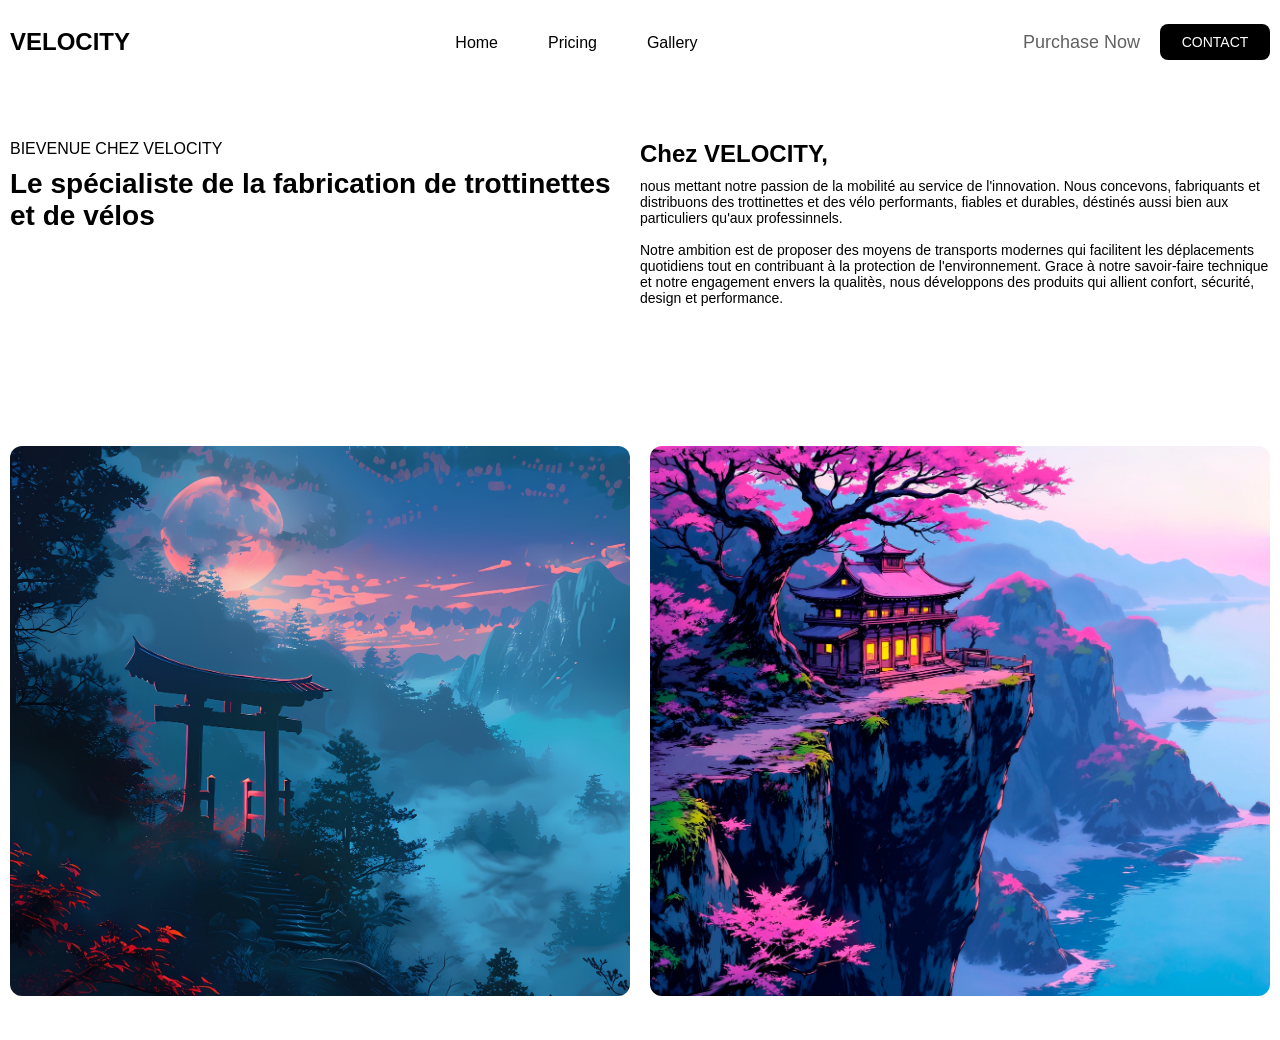
==== index.html @ 2974abfc "hero section design" ====
<!DOCTYPE html>
<html lang="en">
<head>
    <meta charset="UTF-8">
    <meta name="viewport" content="width=device-width, initial-scale=1.0">
    <title>Document</title>
    <link rel="stylesheet" href="assets/styles.css">
</head>
<body>
        <nav>
            <div class="nav-bar">
                <span class="logo"><a href="#">VELOCITY</a></span>

                <div class="menu">
                    <ul class="nav-links">
                        <li><a href="#"></a>Home</li>
                        <li><a href="#"></a>Pricing</li>
                        <li><a href="#"></a>Gallery</li>
                    </ul>
                </div>

                <div class="menu-contact">
                    <li><a href="#">Purchase Now</a></li>

                    <div class="contact-button">
                        CONTACT
                    </div>
                </div>
            </div>
        </nav>
    <div class="container">
        
        <div class="hero-section">
            
            <div class="hero-content">
                <div class="hero-frst">
                <div class="bannier-welcome">BIEVENUE CHEZ VELOCITY </div>

                <div class="hero-sub">
                    <p>Le spécialiste de la fabrication de trottinettes et de vélos</p>
                </div>
                </div>

                <div class="hero-scd">
                    <div class="hero-description">
                        <h2>Chez VELOCITY,</h2>
                        <p>nous mettant notre passion de la mobilité au service de l'innovation. 
                            Nous concevons, fabriquants et distribuons des trottinettes et des vélo performants, fiables
                            et durables, déstinés aussi bien aux particuliers qu'aux professinnels. 
                            <br>
                            <br>
                            Notre ambition est de proposer des moyens de transports modernes qui facilitent les déplacements
                            quotidiens tout en contribuant à la protection de l'environnement. Grace à notre savoir-faire technique et
                            notre engagement envers la qualitès, nous développons des produits qui allient confort, sécurité, design et performance.
                        </p>
                    </div>
                </div>
            </div>

            <div class="hero-img">
                <div class="hero-img-frst"></div>

                <div class="hero-img-scd"></div>
            </div>
        </div>

    </div>
</body>
</html>
---- assets/styles.css ----
*{
    margin: 0;
    padding: 0;
    box-sizing: border-box;
    font-family: 'Poppins', sans-serif;
}

/*===== Colours ========*/
:root{
    --body-color: #fff;
    --text-color: #000;

}

body {
    height: 100vh;
    background-color: var(--body-color);
}

nav{
    position: fixed;
    top: 2px;
    height: 80px;
    width: 100%;
}

nav .nav-bar{
    position: relative;
    height: 100%;
    max-width: 1260px;
    width: 100%;
    margin: 0 auto;
    display: flex;
    align-items: center;
    justify-content: space-between;
}

.nav-bar .nav-links{
    display: flex;
    align-items: center;
}

.nav-bar .nav-links li{
    margin: 0 25px;
    list-style: none;
}

.nav-links li a{
    position: relative;
    font-size: 18px;
    text-decoration: none;
}

.nav-links li a::before{
    content: '';
    position: absolute;
    height: 5px;
    width: 16px;
    border-radius: 30%;
    background-color: var(--text-color);
    bottom: -6px;
    transform: translateX(100%);
    opacity: 0;
    transition: all 0.3s ease;
}

nav .nav-bar .logo a{
    font-size: 24px;
    font-weight: 600;
    color: var(--text-color);
    text-decoration: none;
}

.menu-contact {
    display: flex;
    align-items: center;
    gap: 20px;
}

.menu-contact li {
    list-style: none;
}

.menu-contact li a{
    position: relative;
    font-size: 18px;
    text-decoration: none;
    color: #616161;
}

.contact-button{
    background-color: #000;
    padding: 10px;  
    width: 110px;
    border-radius: 8px;
    color: var(--body-color);
    font-size: 14px;
    text-align: center;
}

.container {
    max-width: 1260px;
    margin: auto;
}

.hero-section {
    width: 100%;
    margin-top: 140px;
}

.hero-content {
    margin-bottom: 140px;
    position: relative;
    height: 100%;
    display: grid;
    grid-template-columns: 1fr 1fr;
}

.bannier-welcome {
    margin-bottom: 10px;
}

.hero-sub p{
    font-weight: 700;
    font-size: 28px;
}

.hero-description h2{
    margin-bottom: 10px;
}

.hero-description p {
    font-size: 14px;
    font-weight: 500;
}

.hero-img {
    display: grid;
    grid-template-columns: 1fr 1fr;
    gap: 20px;
}

.hero-img-frst {
    height: 550px;
    width: 100%;
    background: url(./image/velo.jpg);
    background-repeat: no-repeat;
    background-size: cover;
    border-radius: 12px;
}

.hero-img-scd {
    height: 550px;
    width: 100%;
     background: url(./image/trottinete.jpg);
    background-repeat: no-repeat;
    background-size: cover;
    border-radius: 12px;
}
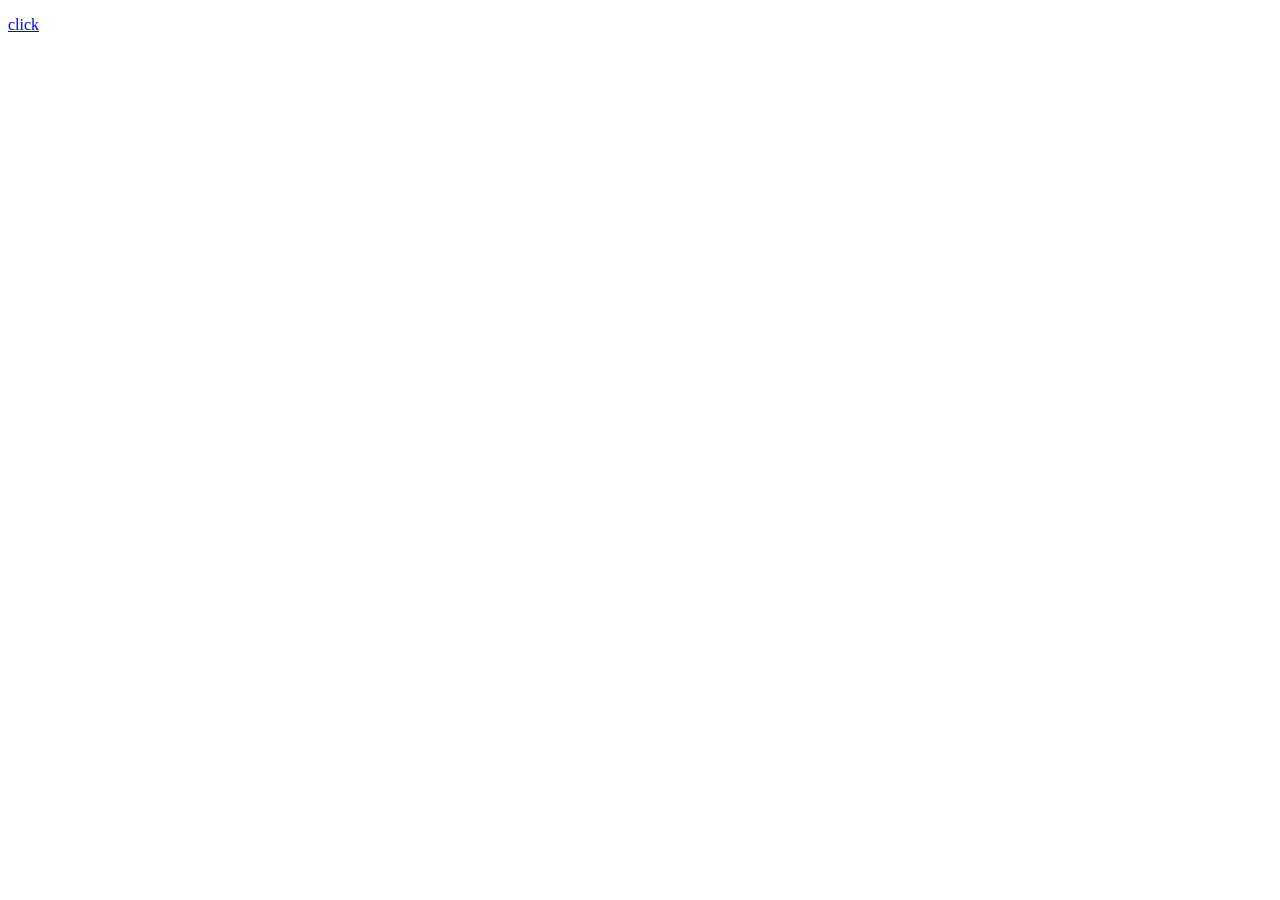
==== commit 5e11a066: "Merge branch 'toky/feature.edit_doc_html'" ====
--- a/index.html
+++ b/index.html
@@ -1,69 +1,11 @@
 <!DOCTYPE html>
-<html lang="en">
+<html lang="fr">
 <head>
     <meta charset="UTF-8">
     <meta name="viewport" content="width=device-width, initial-scale=1.0">
-    <title>Document</title>
-    <link rel="stylesheet" href="assets/styles.css">
+    <title>document</title>
 </head>
 <body>
-        <nav>
-            <div class="nav-bar">
-                <span class="logo"><a href="#">VELOCITY</a></span>
-
-                <div class="menu">
-                    <ul class="nav-links">
-                        <li><a href="#"></a>Home</li>
-                        <li><a href="#"></a>Pricing</li>
-                        <li><a href="#"></a>Gallery</li>
-                    </ul>
-                </div>
-
-                <div class="menu-contact">
-                    <li><a href="#">Purchase Now</a></li>
-
-                    <div class="contact-button">
-                        CONTACT
-                    </div>
-                </div>
-            </div>
-        </nav>
-    <div class="container">
-        
-        <div class="hero-section">
-            
-            <div class="hero-content">
-                <div class="hero-frst">
-                <div class="bannier-welcome">BIEVENUE CHEZ VELOCITY </div>
-
-                <div class="hero-sub">
-                    <p>Le spécialiste de la fabrication de trottinettes et de vélos</p>
-                </div>
-                </div>
-
-                <div class="hero-scd">
-                    <div class="hero-description">
-                        <h2>Chez VELOCITY,</h2>
-                        <p>nous mettant notre passion de la mobilité au service de l'innovation. 
-                            Nous concevons, fabriquants et distribuons des trottinettes et des vélo performants, fiables
-                            et durables, déstinés aussi bien aux particuliers qu'aux professinnels. 
-                            <br>
-                            <br>
-                            Notre ambition est de proposer des moyens de transports modernes qui facilitent les déplacements
-                            quotidiens tout en contribuant à la protection de l'environnement. Grace à notre savoir-faire technique et
-                            notre engagement envers la qualitès, nous développons des produits qui allient confort, sécurité, design et performance.
-                        </p>
-                    </div>
-                </div>
-            </div>
-
-            <div class="hero-img">
-                <div class="hero-img-frst"></div>
-
-                <div class="hero-img-scd"></div>
-            </div>
-        </div>
-
-    </div>
+    <a href="page.html"><p>click</p></a>
 </body>
 </html>
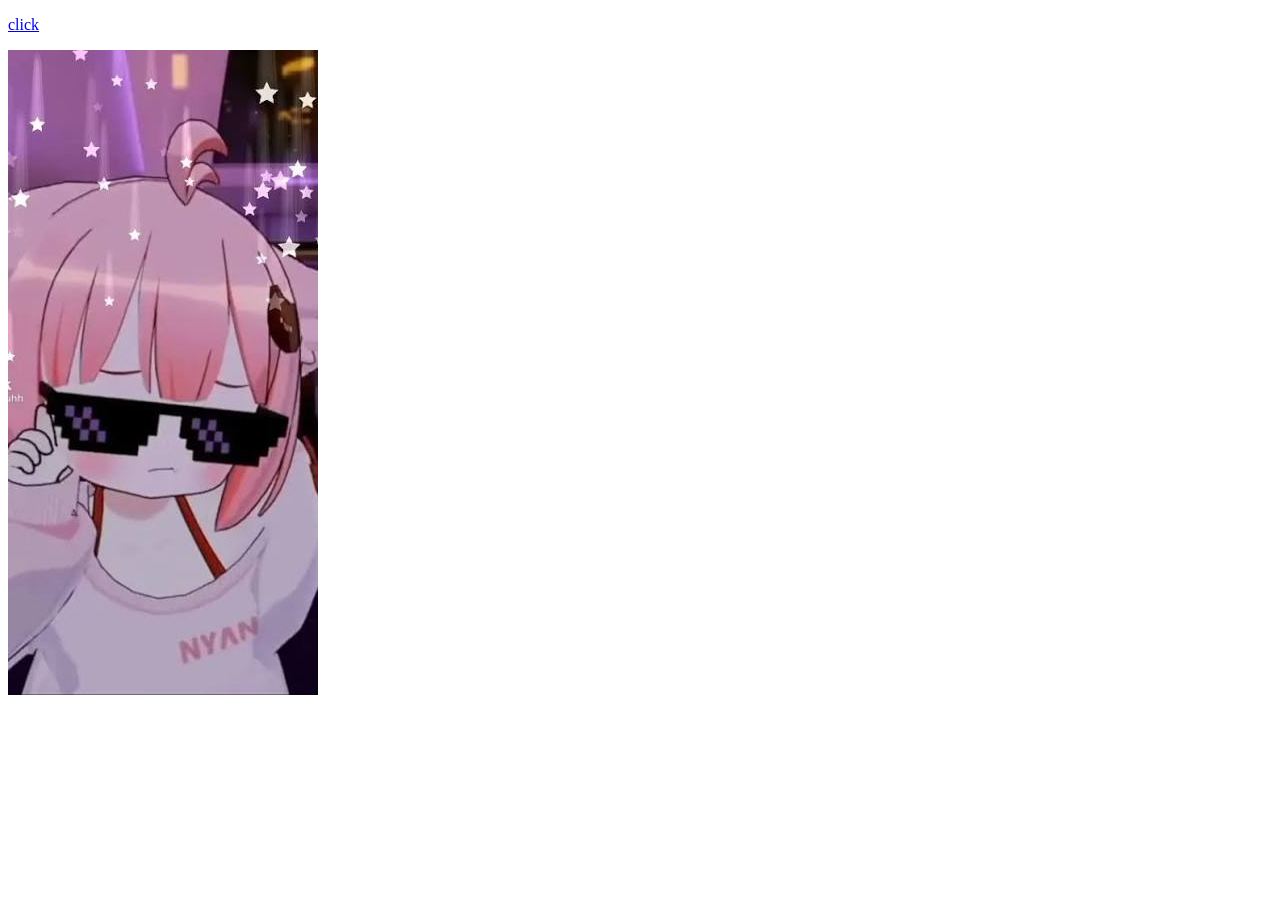
==== commit be367417: "Merge remote-tracking branch 'origin/Naly_image'" ====
--- a/index.html
+++ b/index.html
@@ -7,5 +7,6 @@
 </head>
 <body>
     <a href="page.html"><p>click</p></a>
+    <img src="./assets/img/anime-girl.jpeg" alt="image">
 </body>
 </html>
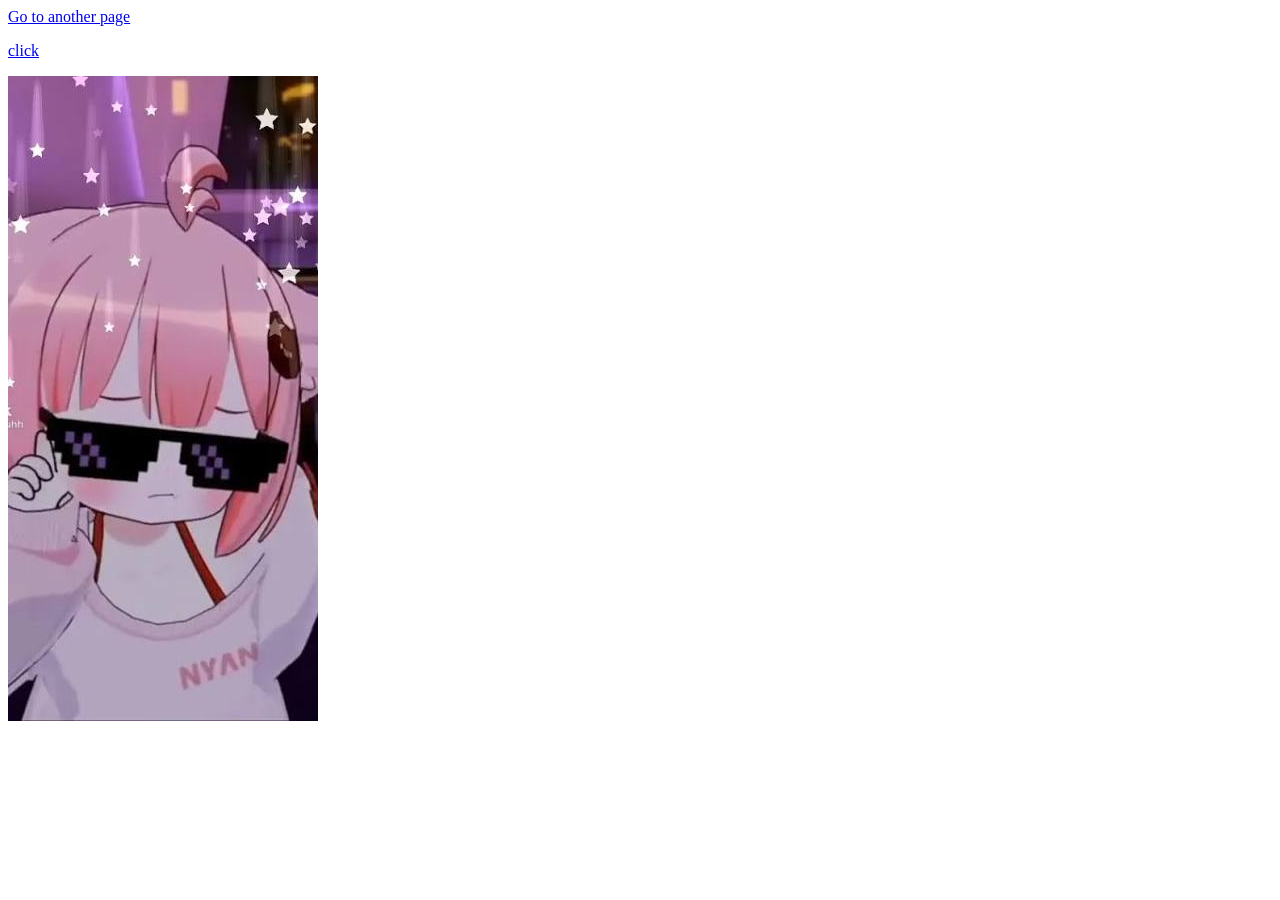
==== commit 1265f696: "Merge branch 'experiment'" ====
--- a/index.html
+++ b/index.html
@@ -4,6 +4,8 @@
     <meta charset="UTF-8">
     <meta name="viewport" content="width=device-width, initial-scale=1.0">
     <title>document</title>
+    <title>Document</title>
+    <a href="page.html">Go to another page</a>
 </head>
 <body>
     <a href="page.html"><p>click</p></a>
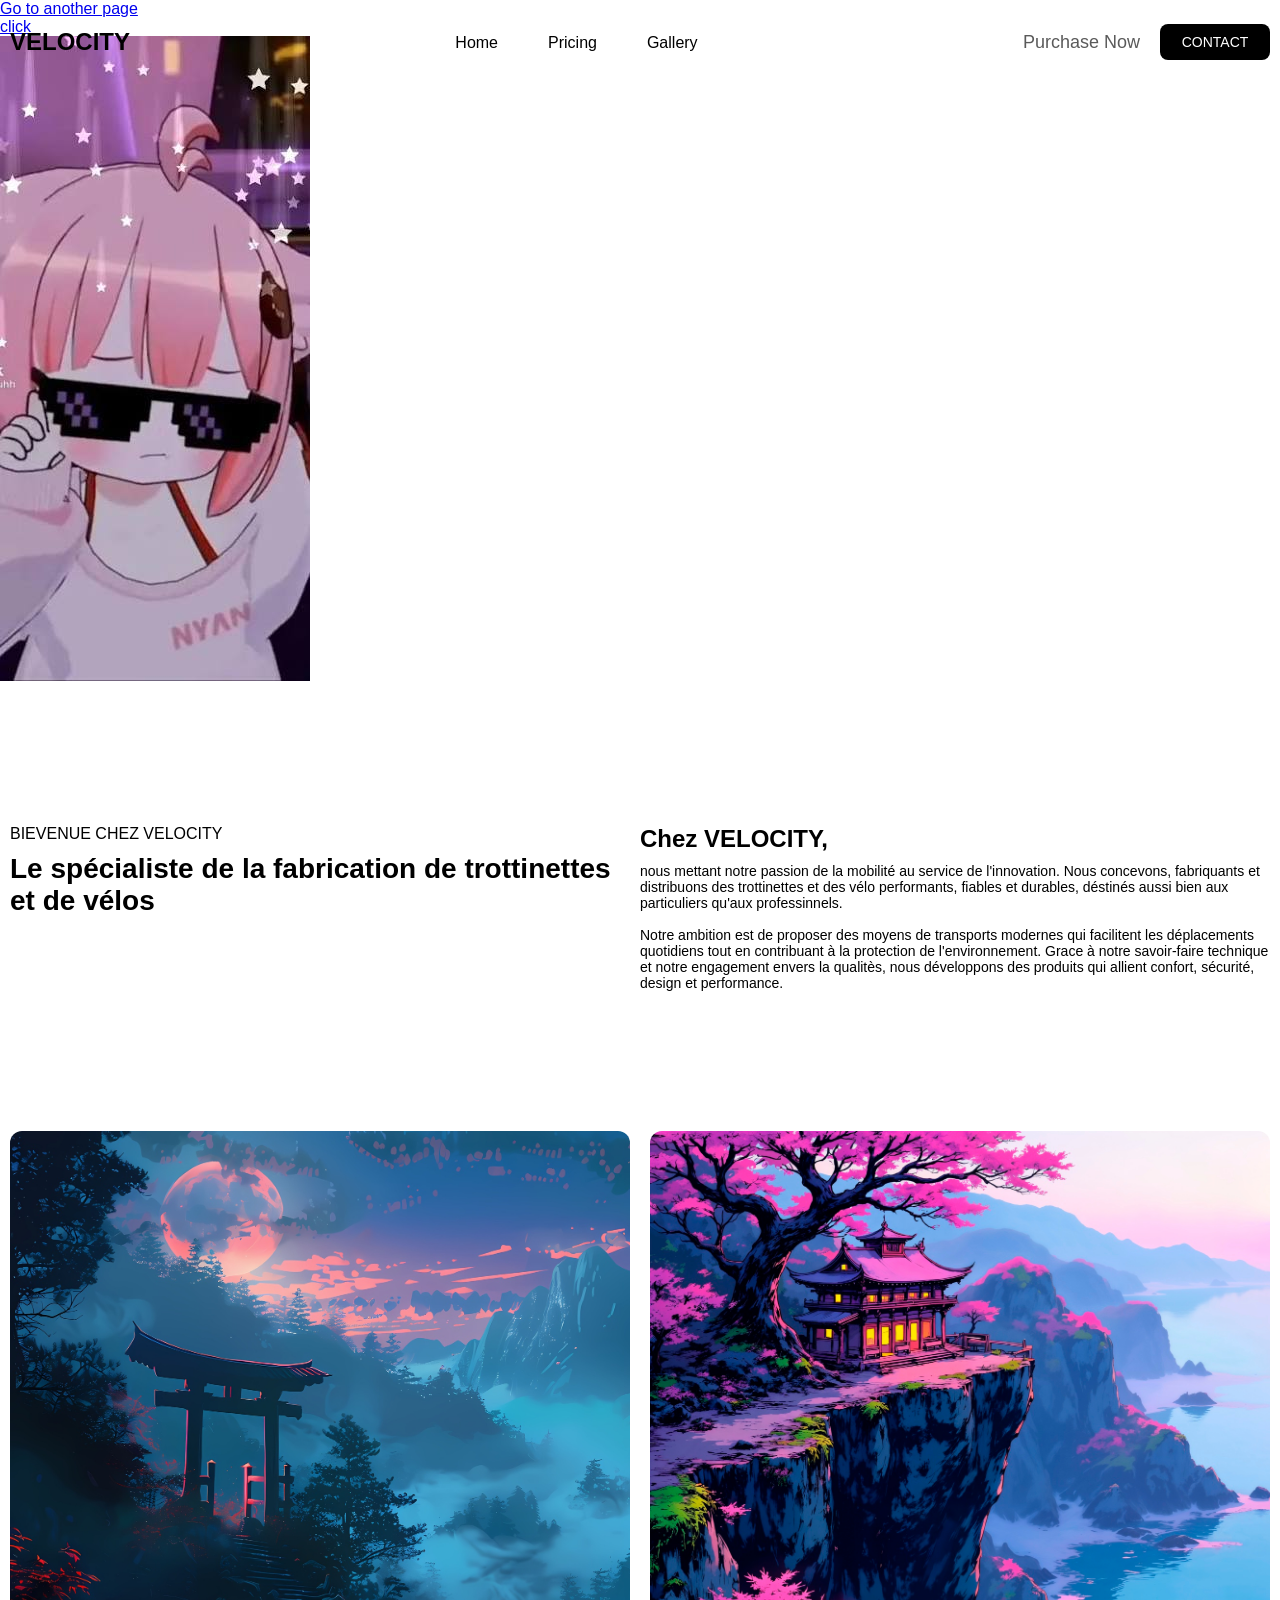
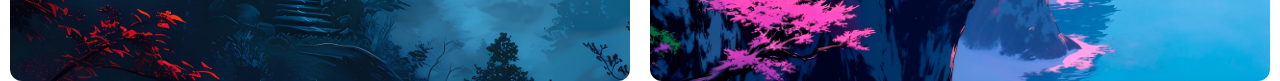
==== commit 5346401d: "Merge branch 'fitia/design'" ====
--- a/index.html
+++ b/index.html
@@ -10,5 +10,66 @@
 <body>
     <a href="page.html"><p>click</p></a>
     <img src="./assets/img/anime-girl.jpeg" alt="image">
+    <link rel="stylesheet" href="assets/styles.css">
+</head>
+<body>
+        <nav>
+            <div class="nav-bar">
+                <span class="logo"><a href="#">VELOCITY</a></span>
+
+                <div class="menu">
+                    <ul class="nav-links">
+                        <li><a href="#"></a>Home</li>
+                        <li><a href="#"></a>Pricing</li>
+                        <li><a href="#"></a>Gallery</li>
+                    </ul>
+                </div>
+
+                <div class="menu-contact">
+                    <li><a href="#">Purchase Now</a></li>
+
+                    <div class="contact-button">
+                        CONTACT
+                    </div>
+                </div>
+            </div>
+        </nav>
+    <div class="container">
+        
+        <div class="hero-section">
+            
+            <div class="hero-content">
+                <div class="hero-frst">
+                <div class="bannier-welcome">BIEVENUE CHEZ VELOCITY </div>
+
+                <div class="hero-sub">
+                    <p>Le spécialiste de la fabrication de trottinettes et de vélos</p>
+                </div>
+                </div>
+
+                <div class="hero-scd">
+                    <div class="hero-description">
+                        <h2>Chez VELOCITY,</h2>
+                        <p>nous mettant notre passion de la mobilité au service de l'innovation. 
+                            Nous concevons, fabriquants et distribuons des trottinettes et des vélo performants, fiables
+                            et durables, déstinés aussi bien aux particuliers qu'aux professinnels. 
+                            <br>
+                            <br>
+                            Notre ambition est de proposer des moyens de transports modernes qui facilitent les déplacements
+                            quotidiens tout en contribuant à la protection de l'environnement. Grace à notre savoir-faire technique et
+                            notre engagement envers la qualitès, nous développons des produits qui allient confort, sécurité, design et performance.
+                        </p>
+                    </div>
+                </div>
+            </div>
+
+            <div class="hero-img">
+                <div class="hero-img-frst"></div>
+
+                <div class="hero-img-scd"></div>
+            </div>
+        </div>
+
+    </div>
 </body>
 </html>
--- a/assets/styles.css
+++ b/assets/styles.css
@@ -0,0 +1,159 @@
+*{
+    margin: 0;
+    padding: 0;
+    box-sizing: border-box;
+    font-family: 'Poppins', sans-serif;
+}
+
+/*===== Colours ========*/
+:root{
+    --body-color: #fff;
+    --text-color: #000;
+
+}
+
+body {
+    height: 100vh;
+    background-color: var(--body-color);
+}
+
+nav{
+    position: fixed;
+    top: 2px;
+    height: 80px;
+    width: 100%;
+}
+
+nav .nav-bar{
+    position: relative;
+    height: 100%;
+    max-width: 1260px;
+    width: 100%;
+    margin: 0 auto;
+    display: flex;
+    align-items: center;
+    justify-content: space-between;
+}
+
+.nav-bar .nav-links{
+    display: flex;
+    align-items: center;
+}
+
+.nav-bar .nav-links li{
+    margin: 0 25px;
+    list-style: none;
+}
+
+.nav-links li a{
+    position: relative;
+    font-size: 18px;
+    text-decoration: none;
+}
+
+.nav-links li a::before{
+    content: '';
+    position: absolute;
+    height: 5px;
+    width: 16px;
+    border-radius: 30%;
+    background-color: var(--text-color);
+    bottom: -6px;
+    transform: translateX(100%);
+    opacity: 0;
+    transition: all 0.3s ease;
+}
+
+nav .nav-bar .logo a{
+    font-size: 24px;
+    font-weight: 600;
+    color: var(--text-color);
+    text-decoration: none;
+}
+
+.menu-contact {
+    display: flex;
+    align-items: center;
+    gap: 20px;
+}
+
+.menu-contact li {
+    list-style: none;
+}
+
+.menu-contact li a{
+    position: relative;
+    font-size: 18px;
+    text-decoration: none;
+    color: #5a5a5a;
+}
+
+.contact-button{
+    background-color: #000;
+    padding: 10px;  
+    width: 110px;
+    border-radius: 8px;
+    color: var(--body-color);
+    font-size: 14px;
+    text-align: center;
+}
+
+.container {
+    max-width: 1260px;
+    margin: auto;
+}
+
+.hero-section {
+    width: 100%;
+    margin-top: 140px;
+}
+
+.hero-content {
+    margin-bottom: 140px;
+    position: relative;
+    height: 100%;
+    display: grid;
+    grid-template-columns: 1fr 1fr;
+}
+
+.bannier-welcome {
+    margin-bottom: 10px;
+}
+
+.hero-sub p{
+    font-weight: 700;
+    font-size: 28px;
+}
+
+.hero-description h2{
+    margin-bottom: 10px;
+}
+
+.hero-description p {
+    font-size: 14px;
+    font-weight: 500;
+}
+
+.hero-img {
+    display: grid;
+    grid-template-columns: 1fr 1fr;
+    gap: 20px;
+}
+
+.hero-img-frst {
+    height: 550px;
+    width: 100%;
+    background: url(./image/velo.jpg);
+    background-repeat: no-repeat;
+    background-size: cover;
+    border-radius: 12px;
+}
+
+.hero-img-scd {
+    height: 550px;
+    width: 100%;
+     background: url(./image/trottinete.jpg);
+    background-repeat: no-repeat;
+    background-size: cover;
+    border-radius: 12px;
+}
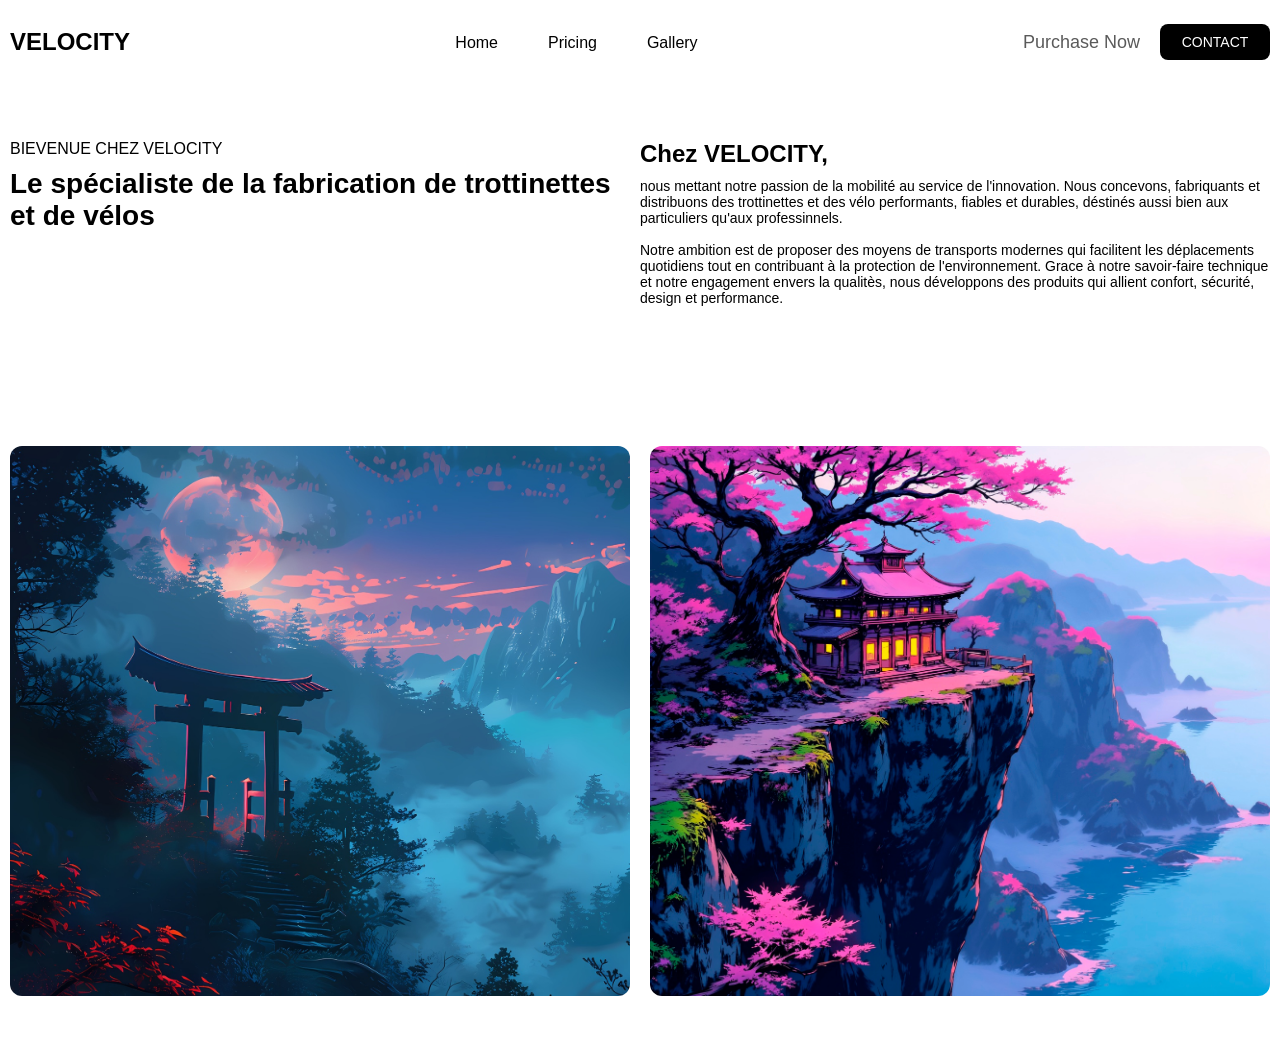
==== commit 414c1a9b: "merge change conflict" ====
--- a/index.html
+++ b/index.html
@@ -5,11 +5,6 @@
     <meta name="viewport" content="width=device-width, initial-scale=1.0">
     <title>document</title>
     <title>Document</title>
-    <a href="page.html">Go to another page</a>
-</head>
-<body>
-    <a href="page.html"><p>click</p></a>
-    <img src="./assets/img/anime-girl.jpeg" alt="image">
     <link rel="stylesheet" href="assets/styles.css">
 </head>
 <body>
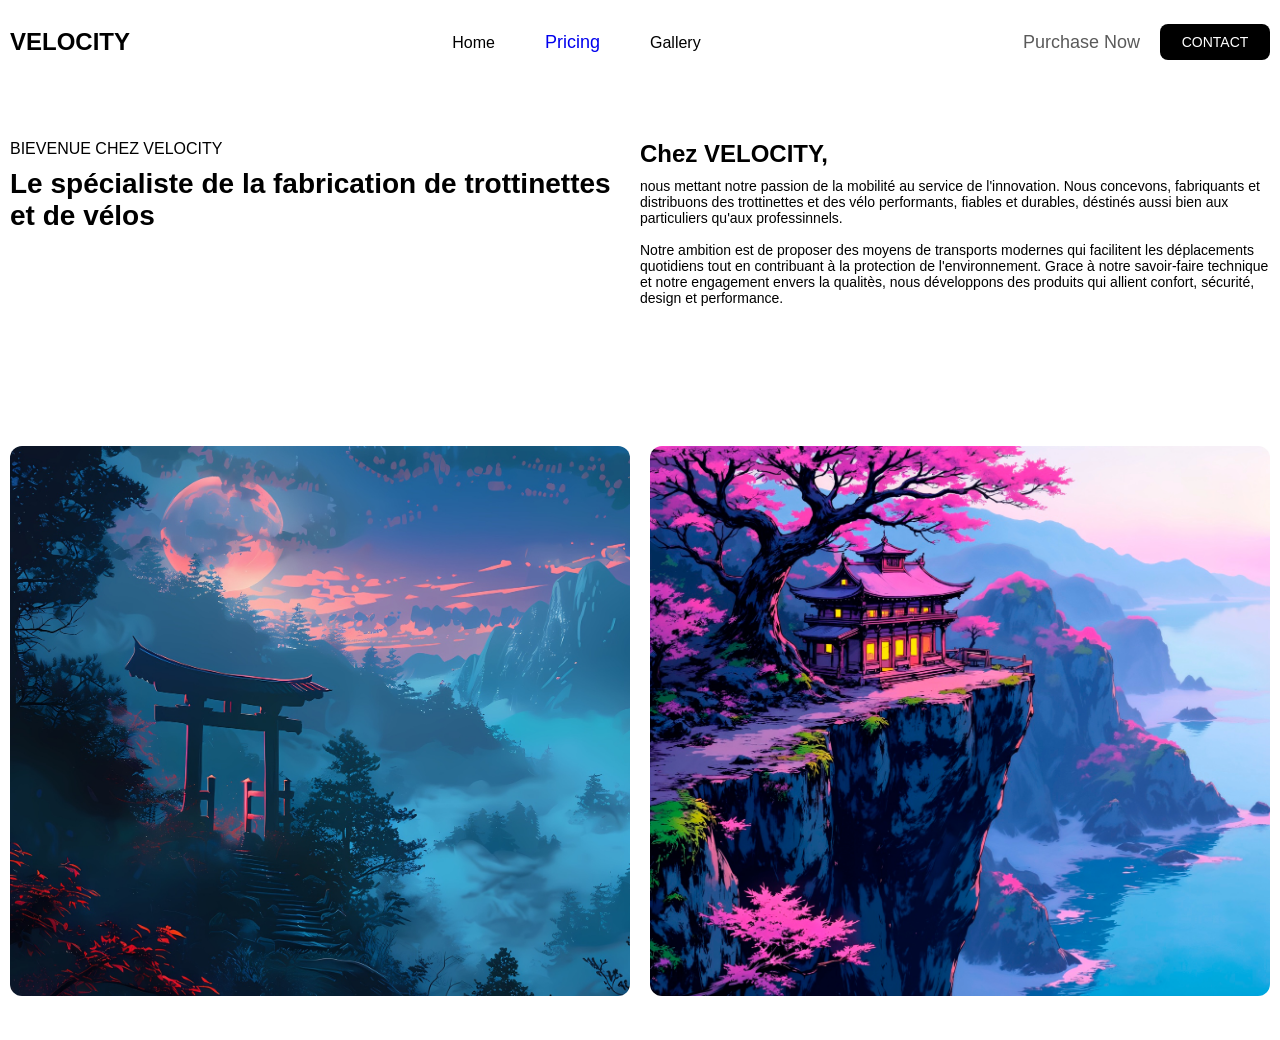
==== commit a691ab8f: "vita ilay lien" ====
--- a/index.html
+++ b/index.html
@@ -15,7 +15,7 @@
                 <div class="menu">
                     <ul class="nav-links">
                         <li><a href="#"></a>Home</li>
-                        <li><a href="#"></a>Pricing</li>
+                        <li><a href="pricing.html">Pricing</a></li>
                         <li><a href="#"></a>Gallery</li>
                     </ul>
                 </div>
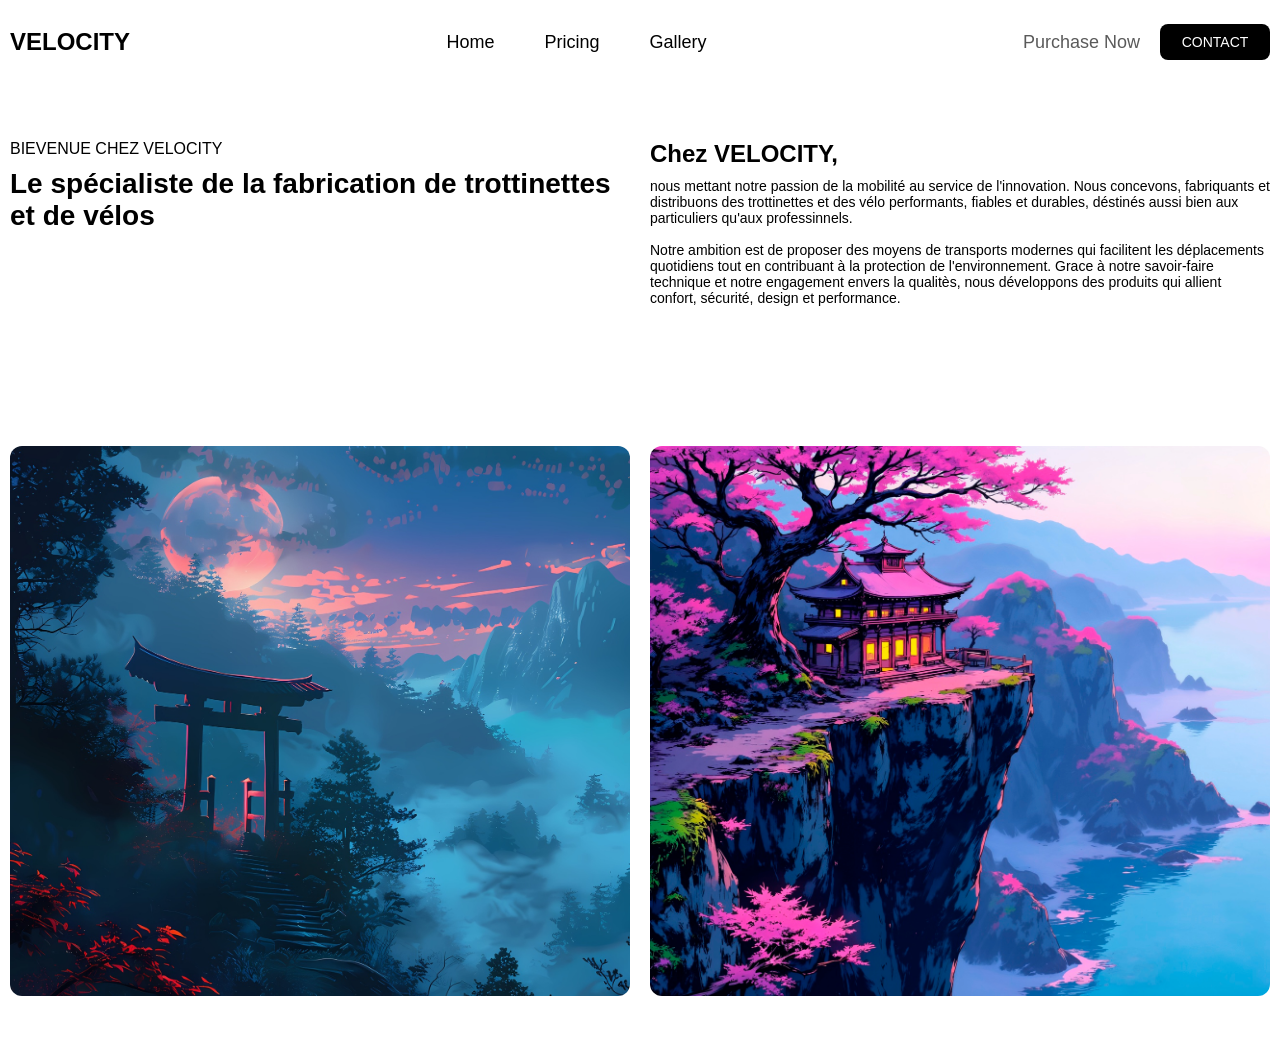
==== commit fff4db80: "add gap to the frist page velocity" ====
--- a/index.html
+++ b/index.html
@@ -1,9 +1,8 @@
 <!DOCTYPE html>
-<html lang="fr">
+<html lang="en">
 <head>
     <meta charset="UTF-8">
     <meta name="viewport" content="width=device-width, initial-scale=1.0">
-    <title>document</title>
     <title>Document</title>
     <link rel="stylesheet" href="assets/styles.css">
 </head>
@@ -14,9 +13,9 @@
 
                 <div class="menu">
                     <ul class="nav-links">
-                        <li><a href="#"></a>Home</li>
-                        <li><a href="pricing.html">Pricing</a></li>
-                        <li><a href="#"></a>Gallery</li>
+                        <li><a href="#">Home</a></li>
+                        <li><a href="#">Pricing</a></li>
+                        <li><a href="#">Gallery</a></li>
                     </ul>
                 </div>
 
--- a/assets/styles.css
+++ b/assets/styles.css
@@ -49,6 +49,7 @@
     position: relative;
     font-size: 18px;
     text-decoration: none;
+    color: var(--text-color);
 }
 
 .nav-links li a::before{
@@ -114,6 +115,7 @@
     height: 100%;
     display: grid;
     grid-template-columns: 1fr 1fr;
+    gap: 20px;
 }
 
 .bannier-welcome {
